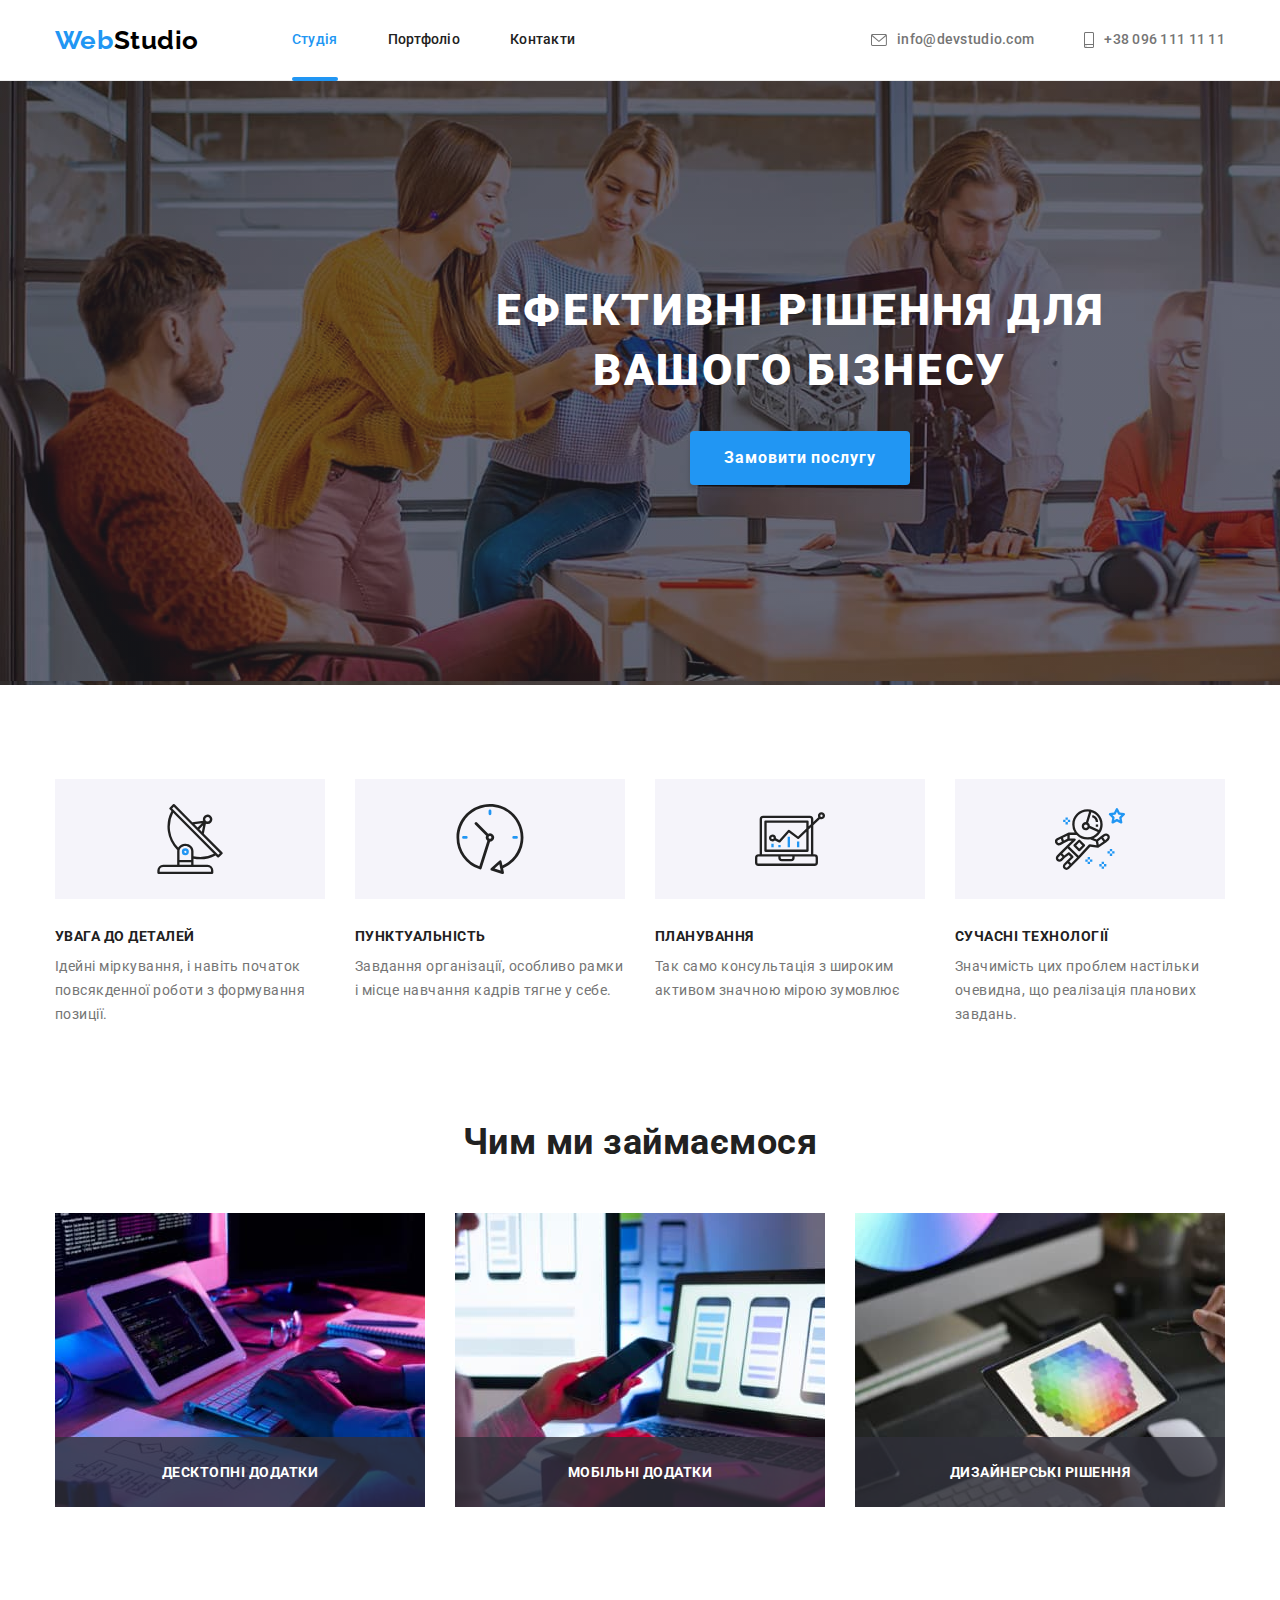
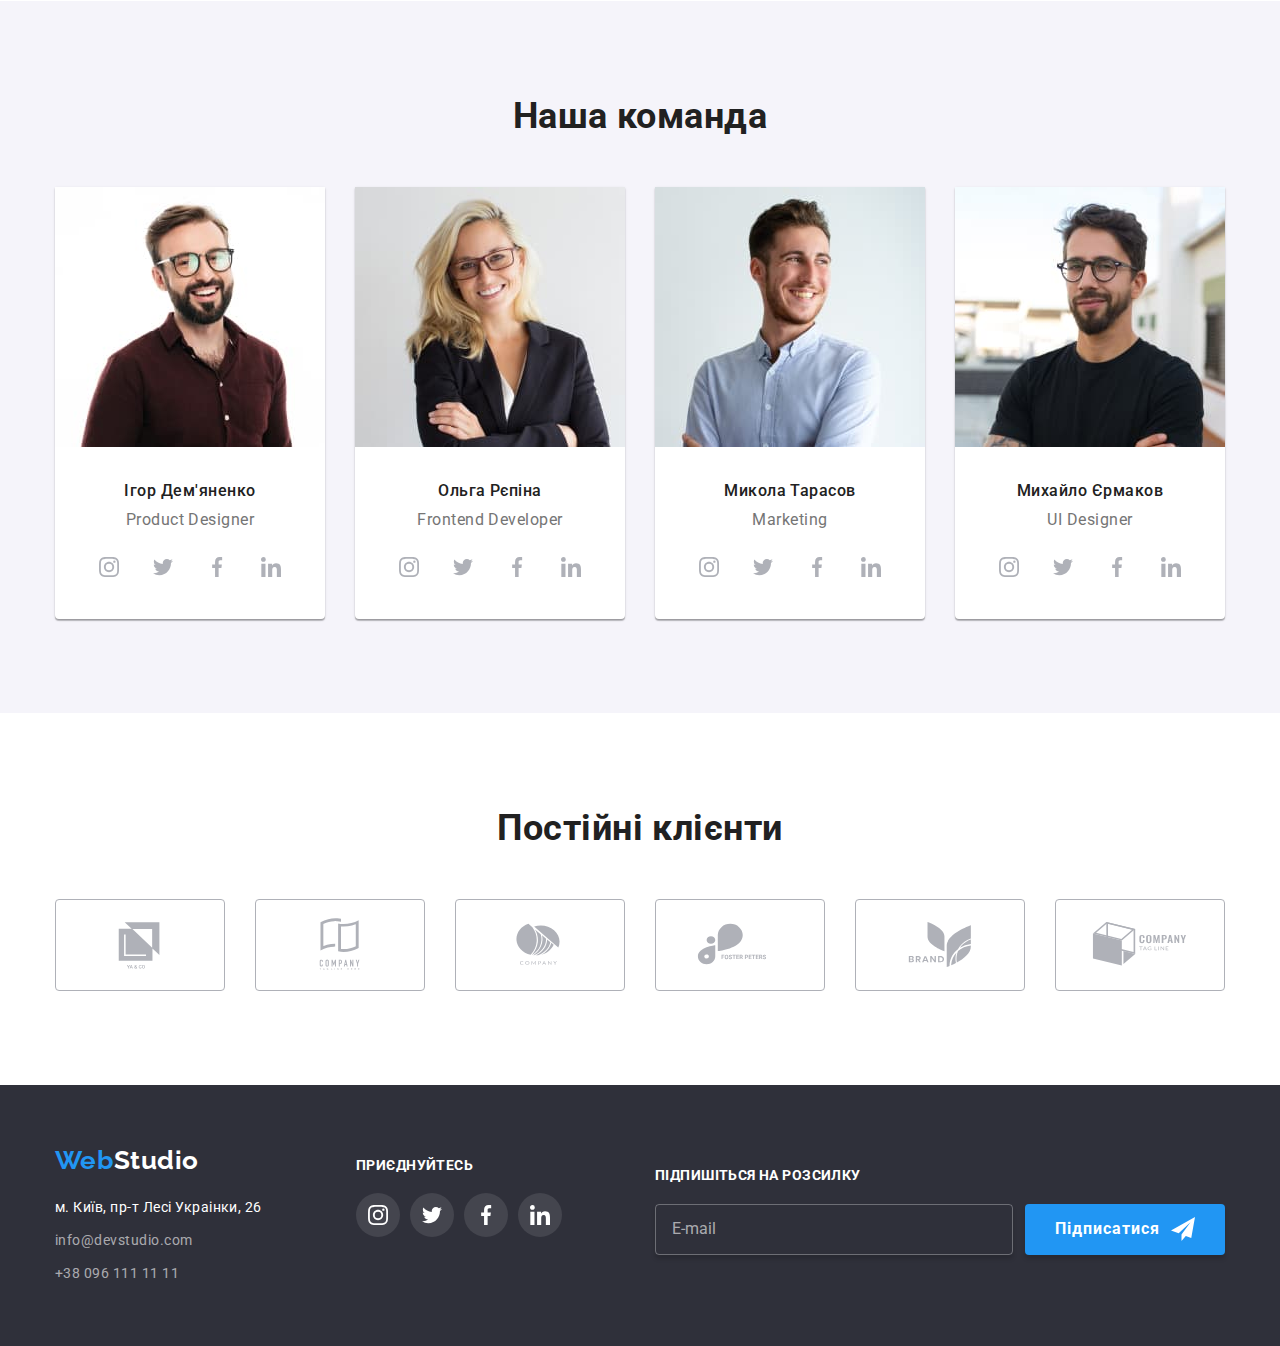
==== index.html @ 1d44ed9f "Added forms and form styles" ====
<!DOCTYPE html>
<html lang="uk">

<head>
  <meta charset="UTF-8" />
  <meta name="viewport" content="width=device-width, initial-scale=1.0" />
  <meta http-equiv="X-UA-Compatible" content="ie=edge" />
  <title>WebStudio</title>
  <link rel="preconnect" href="https://fonts.googleapis.com">
  <link rel="preconnect" href="https://fonts.gstatic.com" crossorigin>
  <link href="https://fonts.googleapis.com/css2?family=Raleway:wght@700&family=Roboto:wght@400;500;700;900&display=swap" rel="stylesheet">
  <link rel="stylesheet" href="https://cdnjs.cloudflare.com/ajax/libs/modern-normalize/1.1.0/modern-normalize.min.css">
  <link rel="stylesheet" href="./styles.css">
</head>

<body class="main-page">
  <header class="header">
    <div class="header-cont container">
      <a class="logo link" href="./index.html">
        <span class="logo-blue">Web</span>
        <span class="logo-black">Studio</span>
      </a>
      <nav>
        <ul class="nav list">
          <li class="item">
            <a class="nav-item link current" href="./index.html">Студія</a>
          </li>
          <li class="item">
            <a class="nav-item link" href="./portfolio.html">Портфоліо</a>
          </li>
          <li class="item">
            <a class="nav-item link" href="">Контакти</a>
          </li>
        </ul>
      </nav>
      <div class="contacts">
        <a class="contact link" href="mailto:info@devstudio.com">
          <svg class="icon" width="16" height="12">
            <use href="./images/icons.svg#icon-envelope">
            </use>
          </svg>
          <span>info@devstudio.com</span>
        </a>
        <a class="contact link" href="tel:+380961111111">
          <svg class="icon" width="10" height="16">
            <use href="./images/icons.svg#icon-smartphone">
            </use>
          </svg>
          <span>+38 096 111 11 11</span>
        </a>
      </div>
    </div>
  </header>
  <main>
    <section class="hero">
      <div class="container">
        <h1 class="hero-title">Ефективні рішення для вашого бізнесу</h1>
        <button class="button hero-button" type="button" data-modal-open>Замовити послугу</button>
      </div>
    </section>
    <section class="features">
      <div class="container">
        <h2 class="visually-hidden">Наші переваги</h2>
        <ul class="list features-box">
          <li class="item">
            <div class="item-box">
              <svg class="icon" width="70" height="70">
                <use href="./images/icons.svg#icon-antenna"></use>
              </svg>
            </div>
            <h3 class="feature-title">УВАГА ДО ДЕТАЛЕЙ</h3>
            <p class="feature-descr">
              Ідейні міркування, і навіть початок повсякденної роботи з формування позиції.
            </p>
          </li>
          <li class="item">
            <div class="item-box">
              <svg class="icon" width="70" height="70">
                <use href="./images/icons.svg#icon-clock"></use>
              </svg>
            </div>
            <h3 class="feature-title">ПУНКТУАЛЬНІСТЬ</h3>
            <p class="feature-descr">
              Завдання організації, особливо рамки і місце навчання кадрів тягне у себе.
            </p>
          </li>
          <li class="item">
            <div class="item-box">
              <svg class="icon" width="70" height="70">
                <use href="./images/icons.svg#icon-diagram"></use>
              </svg>
            </div>
            <h3 class="feature-title">ПЛАНУВАННЯ</h3>
            <p class="feature-descr">
              Так само консультація з широким активом значною мірою зумовлює
            </p>
          </li>
          <li class="item">
            <div class="item-box">
              <svg class="icon" width="70" height="70">
                <use href="./images/icons.svg#icon-astronaut"></use>
              </svg>
            </div>
            <h3 class="feature-title">СУЧАСНІ ТЕХНОЛОГІЇ</h3>
            <p class="feature-descr">
              Значимість цих проблем настільки очевидна, що реалізація планових завдань.
            </p>
          </li>
        </ul>
      </div>
    </section>
    <section class="work">
      <div class="container">
        <h2 class="work-title">Чим ми займаємося</h2>
        <div class="work-box">
          <div class="work-item">
            <div class="title-wrapper">
              <p class="item-title">Десктопні додатки</p>
            </div>
            <img class="item" src="./images/desktop.jpg" alt="Десктопні додатки" width="370" />
          </div>
          <div class="work-item">
            <div class="title-wrapper">
              <p class="item-title">Мобільні додатки</p>
            </div>
            <img class="item" src="./images/mobile.jpg" alt="Мобільні додатки" width="370" />
          </div>
          <div class="work-item">
            <div class="title-wrapper">
              <p class="item-title">Дизайнерські рішення</p>
            </div>
            <img class="item" src="./images/tablet.jpg" alt="Дизайнерські рішення" width="370" />
          </div>
        </div>
      </div>
    </section>
    <section class="team">
      <div class="container">
        <h2 class="team-title">Наша команда</h2>
        <ul class="list team-box">
          <li class="item">
            <img class="teammember-img" src="./images/teammember-Igor.jpg" alt="Чоловік, що усміхається" width="270" />
            <div class="text-wrapper">
              <h3 class="teammember-name">Ігор Дем'яненко</h3>
              <p class="teammember-position">Product Designer</p>
              <ul class="list socials">
                <li class="socials-item">
                  <a href="" class="link">
                    <svg class="icon" width="20" height="20">
                      <use href="./images/icons.svg#icon-instagram"></use>
                    </svg>
                  </a>
                </li>
                <li class="socials-item">
                  <a href="" class="link">
                    <svg class="icon" width="20" height="20">
                      <use href="./images/icons.svg#icon-twitter"></use>
                    </svg>
                  </a>
                </li>
                <li class="socials-item">
                  <a href="" class="link">
                    <svg class="icon" width="20" height="20">
                      <use href="./images/icons.svg#icon-facebook"></use>
                    </svg>
                  </a>
                </li>
                <li class="socials-item">
                  <a href="" class="link">
                    <svg class="icon" width="20" height="20">
                      <use href="./images/icons.svg#icon-linkedin"></use>
                    </svg>
                  </a>
                </li>
              </ul>
            </div>
          </li>
          <li class="item">
            <img class="teammember-img" src="./images/teammember-Olga.jpg" alt="Жінка, що усміхається" width="270" />
            <div class="text-wrapper">
              <h3 class="teammember-name">Ольга Рєпіна</h3>
              <p class="teammember-position">Frontend Developer</p>
              <ul class="list socials">
                <li class="socials-item">
                  <a href="" class="link">
                    <svg class="icon" width="20" height="20">
                      <use href="./images/icons.svg#icon-instagram"></use>
                    </svg>
                  </a>
                </li>
                <li class="socials-item">
                  <a href="" class="link">
                    <svg class="icon" width="20" height="20">
                      <use href="./images/icons.svg#icon-twitter"></use>
                    </svg>
                  </a>
                </li>
                <li class="socials-item">
                  <a href="" class="link">
                    <svg class="icon" width="20" height="20">
                      <use href="./images/icons.svg#icon-facebook"></use>
                    </svg>
                  </a>
                </li>
                <li class="socials-item">
                  <a href="" class="link">
                    <svg class="icon" width="20" height="20">
                      <use href="./images/icons.svg#icon-linkedin"></use>
                    </svg>
                  </a>
                </li>
              </ul>
            </div>
          </li>
          <li class="item">
            <img class="teammember-img" src="./images/teammember-Mykola.jpg" alt="Привабливий чоловік" width="270" />
            <div class="text-wrapper">
              <h3 class="teammember-name">Микола Тарасов</h3>
              <p class="teammember-position">Marketing</p>
              <ul class="list socials">
                <li class="socials-item">
                  <a href="" class="link">
                    <svg class="icon" width="20" height="20">
                      <use href="./images/icons.svg#icon-instagram"></use>
                    </svg>
                  </a>
                </li>
                <li class="socials-item">
                  <a href="" class="link">
                    <svg class="icon" width="20" height="20">
                      <use href="./images/icons.svg#icon-twitter"></use>
                    </svg>
                  </a>
                </li>
                <li class="socials-item">
                  <a href="" class="link">
                    <svg class="icon" width="20" height="20">
                      <use href="./images/icons.svg#icon-facebook"></use>
                    </svg>
                  </a>
                </li>
                <li class="socials-item">
                  <a href="" class="link">
                    <svg class="icon" width="20" height="20">
                      <use href="./images/icons.svg#icon-linkedin"></use>
                    </svg>
                  </a>
                </li>
              </ul>
            </div>
          </li>
          <li class="item">
            <img class="teammember-img" src="./images/teammember-Mykailo.jpg" alt="Привабливий чоловік в окулярах" width="270" />
            <div class="text-wrapper">
              <h3 class="teammember-name">Михайло Єрмаков</h3>
              <p class="teammember-position">UI Designer</p>
              <ul class="list socials">
                <li class="socials-item">
                  <a href="" class="link">
                    <svg class="icon" width="20" height="20">
                      <use href="./images/icons.svg#icon-instagram"></use>
                    </svg>
                  </a>
                </li>
                <li class="socials-item">
                  <a href="" class="link">
                    <svg class="icon" width="20" height="20">
                      <use href="./images/icons.svg#icon-twitter"></use>
                    </svg>
                  </a>
                </li>
                <li class="socials-item">
                  <a href="" class="link">
                    <svg class="icon" width="20" height="20">
                      <use href="./images/icons.svg#icon-facebook"></use>
                    </svg>
                  </a>
                </li>
                <li class="socials-item">
                  <a href="" class="link">
                    <svg class="icon" width="20" height="20">
                      <use href="./images/icons.svg#icon-linkedin"></use>
                    </svg>
                  </a>
                </li>
              </ul>
            </div>
          </li>
        </ul>
      </div>
    </section>
    <section class="clients">
      <div class="container">
        <h2 class="client-title">Постійні клієнти</h2>
        <ul class="client-box list">
          <li class="item"><a class="link" href="">
            <svg class="icon" width="106" height="60">
              <use href="./images/icons.svg#icon-comp-1"></use>
            </svg>
          </a></li>
          <li class="item"><a class="link" href="">
            <svg class="icon" width="106" height="60">
              <use href="./images/icons.svg#icon-comp-2"></use>
            </svg>
          </a></li>
          <li class="item">
            <a class="link" href="">
              <svg class="icon" width="106" height="60">
                <use href="./images/icons.svg#icon-comp-3"></use>
              </svg>
          </a></li>
          <li class="item"><a class="link" href="">
            <svg class="icon" width="106" height="60">
              <use href="./images/icons.svg#icon-comp-4"></use>
            </svg>
          </a></li>
          <li class="item"><a class="link" href="">
            <svg class="icon" width="106" height="60">
              <use href="./images/icons.svg#icon-comp-5"></use>
            </svg>
          </a></li>
          <li class="item"><a class="link" href="">
            <svg class="icon" width="106" height="60">
              <use href="./images/icons.svg#icon-comp-6"></use>
            </svg>
          </a></li>
        </ul>
      </div>
    </section>
  </main>
  <footer class="footer">
    <div class="container">
      <div class="footer-box">
        <a class="logo link" href="./index.html">
          <span class="logo-blue">Web</span>
          <span class="logo-white">Studio</span>
        </a>
        <address>
          <ul class="adress-list list">
            <li class="adress">
              <a class="adress-map link" href="https://goo.gl/maps/CPtrU1FHBa2aNyZL9" target="_blank" rel="noopener noreferrer nofollow">м. Київ, пр-т Лесі Украінки, 26</a>
            </li>
            <li class="adress">
              <a class="adress-item link" href="mailto:info@devstudio.com">info@devstudio.com</a>
            </li>
            <li class="adress">
              <a class="adress-item link" href="tel:+380961111111">+38 096 111 11 11</a>
            </li>
          </ul>
        </address>
      </div>
      <div class="join">
        <p class="join-text">приєднуйтесь</p>
        <div class="social-links">
          <a class="link" href="">
            <svg class="icon" width="20" height="20">
              <use href="./images/icons.svg#icon-instagram"></use>
            </svg>
          </a>
          <a class="link" href="">
            <svg class="icon" width="20" height="20">
              <use href="./images/icons.svg#icon-twitter"></use>
            </svg>
          </a>
          <a class="link" href="">
            <svg class="icon" width="20" height="20">
              <use href="./images/icons.svg#icon-facebook"></use>
            </svg>
          </a>
          <a class="link" href="">
            <svg class="icon" width="20" height="20">
              <use href="./images/icons.svg#icon-linkedin"></use>
            </svg>
          </a>
        </div>
      </div>
      <form class="sign-up-form">
        <label for="user-mail" class="sign-up-label">Підпишіться на розсилку</label>
        <div class="sign-up-wrapper" >
          <input type="email" name="user-mail" id="user-mail" placeholder="E-mail" class="sign-up-input">
          <button type="submit" class="button sign-up-button"> 
            <span class="sign-up-text">Підписатися</span> 
            <svg class="send-icon" width="24" height="24">
              <use href="./images/icons.svg#icon-send"></use>
            </svg>
          </button>
          
        </div>
      </form>
    </div>
  </footer>
  <div class="backdrop is-hidden" data-modal>
    <div class="modal">
      <button type="button" class="close-button">
        <svg class="close-icon" width="18" height="18" data-modal-close>
          <use href="./images/icons.svg#icon-close-black"></use>
        </svg>
      </button>
      <span class="modal-title">Залиште свої дані, ми вам передзвонимо</span>
      <form class="form">
        <label class="form-field">
          <span class="label">Ім'я</span>
          <div class="input-icon-wrapper">
            <input type="text" name="user-name" class="form-input">
            <svg class="form-icon" width="18" height="18">
              <use href="./images/icons.svg#icon-person"></use>
            </svg>
          </div>
        </label>
        <label class="form-field">
          <span class="label">Телефон</span>
          <div class="input-icon-wrapper">
            <input type="tel" name="user-tel" class="form-input">
            <svg class="form-icon" width="18" height="18">
              <use href="./images/icons.svg#icon-phone"></use>
            </svg>
          </div>
        </label>
        <label class="form-field">
          <span class="label">Пошта</span>
          <div class="input-icon-wrapper">
            <input type="email" name="user-mail" class="form-input">
            <svg class="form-icon" width="18" height="18">
              <use href="./images/icons.svg#icon-mail"></use>
            </svg>
          </div>
        </label>
        <label class="form-field">
          <span class="label">Коментар</span>
          <textarea name="user-comment" id="user-comment" class="form-textarea" placeholder="Введіть текст"></textarea>
        </label>
        <label class="form-field checkbox-field">
          <input type="checkbox" name="checkbox-agree" value="agree" class="checkbox-input visually-hidden">
          <svg class="check-icon" width="16" height="15">
            <use href="./images/icons.svg#icon-check-mark"></use>
          </svg>
          <span class="policy-agree">Погоджуюся з розсилкою та приймаю <a class="terms-link" href="">Умови договору</a> </span>
        </label>
        <button type="submit" class="button submit-button">Відправити</button>
      </form>
    </div>
  </div>

  <script src="./js/modal.js"></script>
</body>

</html>
---- styles.css ----
:root {
  --primary-text-color: #757575;
  --secondary-text-color: #212121;
  --accent-color: #2196F3;
  --white-color: #FFFFFF;
  --bg-color:#F5F5F5;
  --sec-bg-color: #2F303A;
  --thr-bg-color: #F5F4FA;
  --black-color: #000000; 
  --footer-contact-color: rgba(255, 255, 255, 0.6);
}

.main-page {
  letter-spacing: 0.03em;
  font-family: 'Roboto', sans-serif;
  color: var(--primary-text-color);
  background: var(--white-color);
}

h1, h2, h3, p, ul {
  margin-top: 0;
  margin-bottom: 0;
}
.header {
  background-color: var(--white-color);
  border-bottom: 1px solid #ECECEC;
}

.container{
  width: 1200px;
  padding-left: 15px;
  padding-right: 15px;
  margin: auto;
}

.header-cont {
  display: flex;
  align-items: center;
}

.list {
  list-style: none;
}


.logo {
  font-family: 'Raleway', sans-serif;
  font-weight: 700;
  font-size: 26px;
  line-height: 1.19;
}

.header .logo {
  margin-right: 93px;
}

.logo-blue {
  margin-right: -6px;
  color: var(--accent-color);
}

.logo-black {
  color: var(--black-color);
}

.nav {
  display: flex;
  align-items: flex-start;
  padding-left: 0;
  
}
.nav .item:not(:last-child) {
  margin-right: 50px;
}

.nav-item {
  display: block;
  padding-top: 32px;
  padding-bottom: 32px;
  font-weight: 500;
  font-size: 14px;
  line-height: 1.14;
  letter-spacing: 0.02em;
  color: var(--secondary-text-color);
  transition: color 250ms cubic-bezier(0.4, 0, 0.2, 1);
}

.nav-item:hover, .nav-item:focus, .contact:hover, .contact:focus {
  color: var(--accent-color);
  fill: var(--accent-color);
}

.current {
  position: relative;
  color: var(--accent-color);
}

.current::after {
  content: " ";
  position: absolute;
  left: 0;
  bottom: -1px;
  width: 100%;
  height: 4px;
  background: #2196F3;
  border-radius: 2px;
  margin-top: 28px;
}

.link {
  text-decoration: none;
}

.contacts {
  display: flex;
  margin-left: auto;

}
 
.contact {
  display: flex;
  align-items: center;
  padding-top: 32px;
  padding-bottom: 32px;
  font-weight: 500;
  font-size: 14px;
  line-height: 1.14;
  letter-spacing: 0.02em;
  color: var(--primary-text-color);
  transition: color 250ms cubic-bezier(0.4, 0, 0.2, 1); 
}

.contact:not(:last-child){
  margin-right: 50px;
}

.contacts .icon {
  margin-right: 10px;
  fill: currentColor;
  transition: fill 250ms cubic-bezier(0.4, 0, 0.2, 1);
}

.hero {
  padding-top: 200px;
  padding-bottom: 200px;
  width: 1600px;
  margin: auto;
  background-color: #C4C4C4;
  background-image: linear-gradient(#2F303A66 0%, #2F303A66 100%),
   url(./images/hero-bg.jpg);
  text-align: center;
}
.hero-title {
  margin-bottom: 30px;
  width: 696px;
  margin-left: auto;
  margin-right:auto;
  font-weight: 900;
  font-size: 44px;
  line-height: 1.36;
  letter-spacing: 0.06em;
  text-transform: uppercase;
  color: var(--white-color);
}

.button {
  font-family: inherit;
  cursor: pointer;
  background-color: var(--white-color);
  color: var(--accent-color);
  box-shadow: 0px 4px 4px rgba(0, 0, 0, 0.15);
  border-radius: 4px;
  border-color: transparent;
  transition: color 250ms cubic-bezier(0.4, 0, 0.2, 1), background-color 250ms cubic-bezier(0.4, 0, 0.2, 1);
}

.button:hover, .button:focus, .filter-list .current-filter {
  color: var(--white-color);
  background-color: var(--accent-color);
}

.hero-button {
  padding: 10px 32px;
  
  font-weight: 700;
  font-size: 16px;
  line-height: 1.88;
  letter-spacing: 0.06em;
  background-color: var(--accent-color);
  color:var(--white-color);
}
.features {
  padding-top: 94px;
  padding-bottom: 94px;
}

.visually-hidden {
  position: absolute;
    white-space: nowrap;
    width: 1px;
    height: 1px;
    overflow: hidden;
    border: 0;
    padding: 0;
    clip: rect(0 0 0 0);
    clip-path: inset(50%);
    margin: -1px;
}
.features .features-box {
  display: flex;
  padding-left: 0;
}
.features .item {
  width: calc((100% - 90px)/ 4);
}

.features .item:not(:last-child){
  margin-right: 30px;
}

.features .item-box {
  display: flex;
  justify-content: center;
  padding: 25px 100px;
  margin-bottom: 30px;
  background-color: var(--thr-bg-color);
}

.features .icon {
  text-align: center;
}
  
.feature-title {
  margin-bottom: 10px;

  font-size: 14px;
  line-height: 1.14;
  text-transform: uppercase;
  color: var(--secondary-text-color);
}

.feature-descr {
  font-size: 14px;
  line-height: 1.71;
}

.work {
  padding-bottom: 94px;
}

.work-box{
  display: flex;
}

.work-box .work-item:not(:last-child) {
  margin-right: 30px;
}

.work-item {
  position: relative;
}

.title-wrapper {
  position: absolute;
  left: 0;
  bottom: 0;
  width: 100%;
  padding-top: 27px;
  padding-bottom: 27px;
  background-color: rgba(47, 48, 58, 0.8);
}

.item-title {
  font-weight: 700;
  font-size: 14px;
  line-height: calc(16/14);
  text-align: center;
  text-transform: uppercase;
  color: #FFFFFF;
  
}

.work-item .item {
  display: block;
}

.team-title, .work-title, .client-title {
  margin-bottom: 50px;

  font-size: 36px;
  line-height: 1.17;
  text-align: center;
  color:var(--secondary-text-color);
}

.team {
  padding-top: 94px;
  padding-bottom: 94px;
  background: var(--thr-bg-color);
}

.team-box {
  display: flex;
  padding-left: 0;
}

.team-box .item {
  box-shadow: 0px 1px 3px rgba(0, 0, 0, 0.12), 0px 1px 1px rgba(0, 0, 0, 0.14), 0px 2px 1px rgba(0, 0, 0, 0.2);
  border-radius: 0px 0px 4px 4px;
  background-color: var(--white-color);
}

.team-box .item:not(:last-child) {
  margin-right: 30px;
}

.text-wrapper {
  padding-top: 30px;
  padding-bottom: 30px;
}

.teammember-name {
  margin-bottom: 10px;
  font-weight: 500;
  font-size: 16px;
  line-height: 1.19;
  text-align: center;
  color:var(--secondary-text-color);
}

.teammember-position {
  font-size: 16px;
  line-height: 1.19;
  text-align: center;
  margin-bottom: 16px;
}

.socials {
  display: flex;
  padding-left: 0;
  justify-content: center;
}

.socials-item {
  width: 44px;
  height: 44px;
  margin-right: 10px;
}

.socials-item:last-child {
  margin-right: 0;
}

.socials .link {
  display: flex;
  color: #AFB1B8;
  width: 100%;
  height: 100%;
  align-items: center;
  justify-content: center;
  background-color: var(--white-color);
  border-radius: 50%;
  transition: background-color 250ms cubic-bezier(0.4, 0, 0.2, 1); 
}

.socials .icon {
  fill: currentColor;
  transition: fill 250ms cubic-bezier(0.4, 0, 0.2, 1);
}

.socials .link:hover, .socials .link:focus {
  background-color: var(--accent-color);
}

.socials .link:hover .icon, .socials .link:focus .icon {
  fill: var(--white-color);
}

.clients {
  padding-top: 94px;
  padding-bottom: 94px;
}

.client-box {
  display: flex;
  padding-left: 0;
}

.client-box .item {
  width: 170px;
  height: 92px;
  margin-right: 30px;
  color: #AFB1B8;
  
}

.client-box .item:last-child {
  margin-right: 0;
}

.client-box .link {
  color: inherit;
  width: 100%;
  height: 100%;
  display: flex;
  align-items: center;
  justify-content: center;
  border: 1px solid #AFB1B8;
  border-radius: 4px;
  transition: border-color 250ms cubic-bezier(0.4, 0, 0.2, 1);
}

.clients .icon {
  fill: currentColor;
  transition: fill 250ms cubic-bezier(0.4, 0, 0.2, 1);
}

.clients .link:hover .icon, .clients .link:focus .icon {
  fill: var(--accent-color)
}

.client-box .link:hover, .client-box .link:focus {
  border-color: var(--accent-color);
}

.footer {
  background-color: var(--sec-bg-color);
  padding-top: 60px;
  padding-bottom: 60px;
}

.footer .container {
  display: flex;
}

.footer-box {
  margin-right: 70px;
  width: 231px;
}

.footer .logo {
  margin-bottom: 20px;
  display: inline-block;
}

.adress-list {
  padding-left: 0;
}

.adress {
  margin-bottom: 9px;
  font-weight: 400;
  font-style: normal;
  font-size: 14px;
  line-height: 1.71;
}

.adress-map {
  display: inline-block;
  width: 231px;
  color: var(--white-color);
  transition: color 250ms cubic-bezier(0.4, 0, 0.2, 1);
}

.adress-item {
  color: var(--footer-contact-color);
  transition: color 250ms cubic-bezier(0.4, 0, 0.2, 1);
}

.adress:last-child {
  margin-bottom: 0;
}

.adress-item:hover, .adress-item:focus, .adress-map:hover, .adress-map:focus  {
  color: var(--accent-color);
}

.logo-white {
  color:var(--white-color)
}

.join {
  margin-right: 93px;
}

.join-text {
  font-weight: 700;
  font-size: 14px;
  line-height: calc(16/14);
  text-transform: uppercase;
  padding-top: 12px;
  margin-bottom: 20px;
  letter-spacing: 0.03em;
  color: var(--white-color);
}

.social-links {
  display: flex;
}

.join .link {
  display: flex;
  align-items: center;
  justify-content: center;
  width: 44px;
  height: 44px;
  margin-right: 10px;
  color: var(--white-color);
  background-color: rgba(255, 255, 255, 0.1);
  border-radius: 50%;
  transition: background-color 250ms cubic-bezier(0.4, 0, 0.2, 1);
}

.join .link:last-child {
  margin-right: 0;
  
}

.join .icon {
 fill: currentColor;
}

.join .link:hover, .join .link:focus {
  background-color: var(--accent-color);
}

.sign-up-label {
  display: block;
  padding-top: 23px;
  margin-bottom: 20px;
  font-weight: 700;
  font-size: 14px;
  line-height: 1.14;
  text-transform: uppercase;
  letter-spacing: 0.03em;
  color: var(--white-color);
}

.sign-up-wrapper{
  display: flex;
  flex-wrap: nowrap;
}

.sign-up-input {
  width: 358px;
  padding: 15px 16px;
  margin-right: 12px;
  border: 1px solid rgba(255, 255, 255, 0.3);
  box-shadow: 0px 4px 4px rgba(0, 0, 0, 0.15);
  border-radius: 4px;
  background-color: transparent;
  color: var(--white-color);
  transition: border 250ms cubic-bezier(0.4, 0, 0.2, 1);
}
.sign-up-input::placeholder {
  color: rgba(255, 255, 255, 0.6);
}

.sign-up-input:focus {
  border: 1px solid var(--accent-color);
  outline: transparent;
}

.sign-up-button {
  position: relative;
  width: 200px;
  padding-left: 28px;
  font-weight: 700;
  background-color: var(--accent-color);
  color: var(--white-color);
  text-align: start; 
}

.sign-up-text {
  font-size: 16px;
  line-height: 1.88;
  letter-spacing: 0.06em;
}

.send-icon {
  position: absolute;
  top: 50%;
  right: 28px;
  transform: translateY(-50%);
}


.portfolio {
  font-family: 'Roboto', sans-serif;
  color: var(--primary-text-color);
  background-color: var(--white-color);
  border: 1px solid #EEEEEE
}

.portfolio-page {
  padding-top: 67px;
  padding-bottom: 94px;
}

.filter-list {
  display: flex;
  padding-left: 0;
  justify-content: center;
  margin-bottom: 50px;
}

.filter-list .item:not(:last-child) {
  margin-right: 8px;
}

 .current-filter {
 padding-right: 25px;
 padding-left: 25px;
}

.filter-button {
  padding: 6px 22px;

  font-weight: 500;
  font-size: 16px;
  line-height: 1.62;
  letter-spacing: 0.03em;
  background-color: var(--thr-bg-color);
  color: var(--secondary-text-color);
  box-shadow: none;
  transition: box-shadow 250ms cubic-bezier(0.4, 0, 0.2, 1), color 250ms cubic-bezier(0.4, 0, 0.2, 1), background-color 250ms cubic-bezier(0.4, 0, 0.2, 1);
}

.filter-button:hover, .filter-button:focus {
  
  box-shadow: 0px 2px 2px 0px #0000001F, 0px 1px 2px 0px #00000014, 0px 3px 1px 0px #0000001A;

}

.projects {
  display: flex;
  flex-wrap: wrap;
  padding-left: 0;
}

.projects .item {
  width: 370px;
  margin-right: 30px;
}

.projects .card {
  display: block;
  background-color: var(--white-color);
  border: 1px solid #EEEEEE;
  
  transition: box-shadow 250ms cubic-bezier(0.4, 0, 0.2, 1);
}

.projects .link:hover, .projects .link:focus {
  box-shadow: 0px 1px 1px rgba(0, 0, 0, 0.12), 0px 4px 4px rgba(0, 0, 0, 0.06), 1px 4px 6px rgba(0, 0, 0, 0.16);
}

.projects .item:nth-child(3n) {
  margin-right: 0;
}

.projects .item:not(:nth-last-child(-n+3)){
  margin-bottom: 30px;
}

.projects .overlay {
  position: relative;
  overflow: hidden;
}

.projects .overlay-text {
  position: absolute;
  bottom: -100%;
  height: 100%;
  width: 100%;
  padding: 63px 24px;
  font-size: 18px;
  line-height: 1.56;
  letter-spacing: 0.03em;
  color: var(--white-color);
  background-color: rgba(33, 150, 243, 0.9);
  transition: transform 250ms cubic-bezier(0.4, 0, 0.2, 1);
}

.projects .card:hover .overlay-text, .projects .card:focus .overlay-text{
  transform: translateY(-100%)
}

.projects img {
  display: block;
}

.project-text {
  padding: 20px 24px;
}

.project-title {
  margin-bottom: 4px;
  font-size: 18px;
  line-height: 2;
  letter-spacing: 0.06em;
  color: var(--secondary-text-color);
}

.project-type {
  font-size: 16px;
  line-height: 1.88;
  color: var(--primary-text-color);
}

.backdrop {
  position: fixed;
  top: 0;
  left: 0;
  width: 100%;
  height: 100%;
  background-color: rgba(0, 0, 0, 0.2);
  transition: opacity 250ms cubic-bezier(0.4, 0, 0.2, 1), visibility 250ms cubic-bezier(0.4, 0, 0.2, 1);
}

.backdrop.is-hidden {
  opacity: 0;
  pointer-events: none;
  visibility: hidden;
}

.backdrop.is-hidden .modal{
  transform: translate(-50%,-50%) scale(0.9);
}

.modal {
  position: absolute;
  top: 50%;
  left: 50%;
  padding: 40px;
  transform: translate(-50%,-50%) scale(1);
  min-width: 528px;
  min-height: 581px;
  background: var(--white-color);
  box-shadow: 0px 1px 3px rgba(0, 0, 0, 0.12), 0px 1px 1px rgba(0, 0, 0, 0.14), 0px 2px 1px rgba(0, 0, 0, 0.2);
  border-radius: 4px;
  transition: transform 250ms cubic-bezier(0.4, 0, 0.2, 1), opacity 250ms cubic-bezier(0.4, 0, 0.2, 1); 
}

.close-button {
  position: absolute;
  top: 8px;
  right: 8px;
  width: 30px;
  height: 30px;
  padding: 5px;
  cursor: pointer;
  background: #FFFFFF;
  border: 1px solid rgba(0, 0, 0, 0.1);
  border-radius: 50%;
  
}

.close-icon {
  transition: fill 250ms cubic-bezier(0.4, 0, 0.2, 1);
}

.close-button:hover .close-icon, .close-button:focus .close-icon {
  fill: var(--accent-color);
}

.modal-title {
  display: block;
  margin-bottom: 12px;
  font-weight: 700;
  font-size: 20px;
  line-height: 23px;
  text-align: center;
  color: #212121;
}

.form-field {
  display: block;
}

.label {
  display: block;
  margin-bottom: 4px;
  font-weight: 400;
  font-size: 12px;
  line-height: 1.17;
  letter-spacing: 0.01em;
  color: rgba(117, 117, 117, 1);
}

.input-icon-wrapper {
  position: relative;
  margin-bottom: 10px;
}

.form-input {
  height: 40px;
  width: 100%;
  padding-top: 12px;
  padding-bottom: 12px;
  padding-left: 42px;
  
  border: 1px solid rgba(33, 33, 33, 0.2);
  border-radius: 4px;
}
.form-icon {
  position: absolute;
  left: 12px;
  top: 50%;
  transform: translateY(-50%);
  transition: fill 250ms cubic-bezier(0.4, 0, 0.2, 1);
}

.form-input:focus + .form-icon {
  fill: var(--accent-color);
}

.form-textarea {
  display: flex;
  width: 100%;
  height: 120px;
  padding: 12px 16px;
  margin-bottom: 10px;
  border: 1px solid rgba(33, 33, 33, 0.2);
  border-radius: 4px;
  resize: none;
  transition: border 250ms cubic-bezier(0.4, 0, 0.2, 1);
}

.form-input:focus, .form-textarea:focus {
  border: 1px solid var(--accent-color);
  outline: transparent;
}

.form-textarea::placeholder {
  font-size: 12px;
  line-height: 1.17;
  letter-spacing: 0.01em;
  color: rgba(117, 117, 117, 0.5);
}

.checkbox-field {
  display: flex;
  align-items: center;
  margin-top: 20px;
  justify-content: center;
}

.check-icon {
  border: 2px solid #212121;
  border-radius: 2px;
  margin-right: 8px;
  transition: background-color 250ms cubic-bezier(0.4, 0, 0.2, 1), border 250ms cubic-bezier(0.4, 0, 0.2, 1);
}

.checkbox-input:checked + .check-icon {
  border: 2px solid var(--accent-color);
  background-color: var(--accent-color);
}

.policy-agree {
  font-size: 14px;
  line-height: 1.71;
  color: #757575;
}

.terms-link {
  color: var(--accent-color); 
}

.submit-button {
  display: block;
  margin-top: 30px;
  margin-left: auto;
  margin-right: auto;
  padding: 10px 52px;
  box-shadow: 0px 4px 4px rgba(0, 0, 0, 0.15);
  background-color: var(--accent-color);
  color: var(--white-color);
  letter-spacing: 0.06em;
  transition: background-color 250ms cubic-bezier(0.4, 0, 0.2, 1);
}

.submit-button:focus,
.submit-button:hover {
  background-color: #188CE8;
}
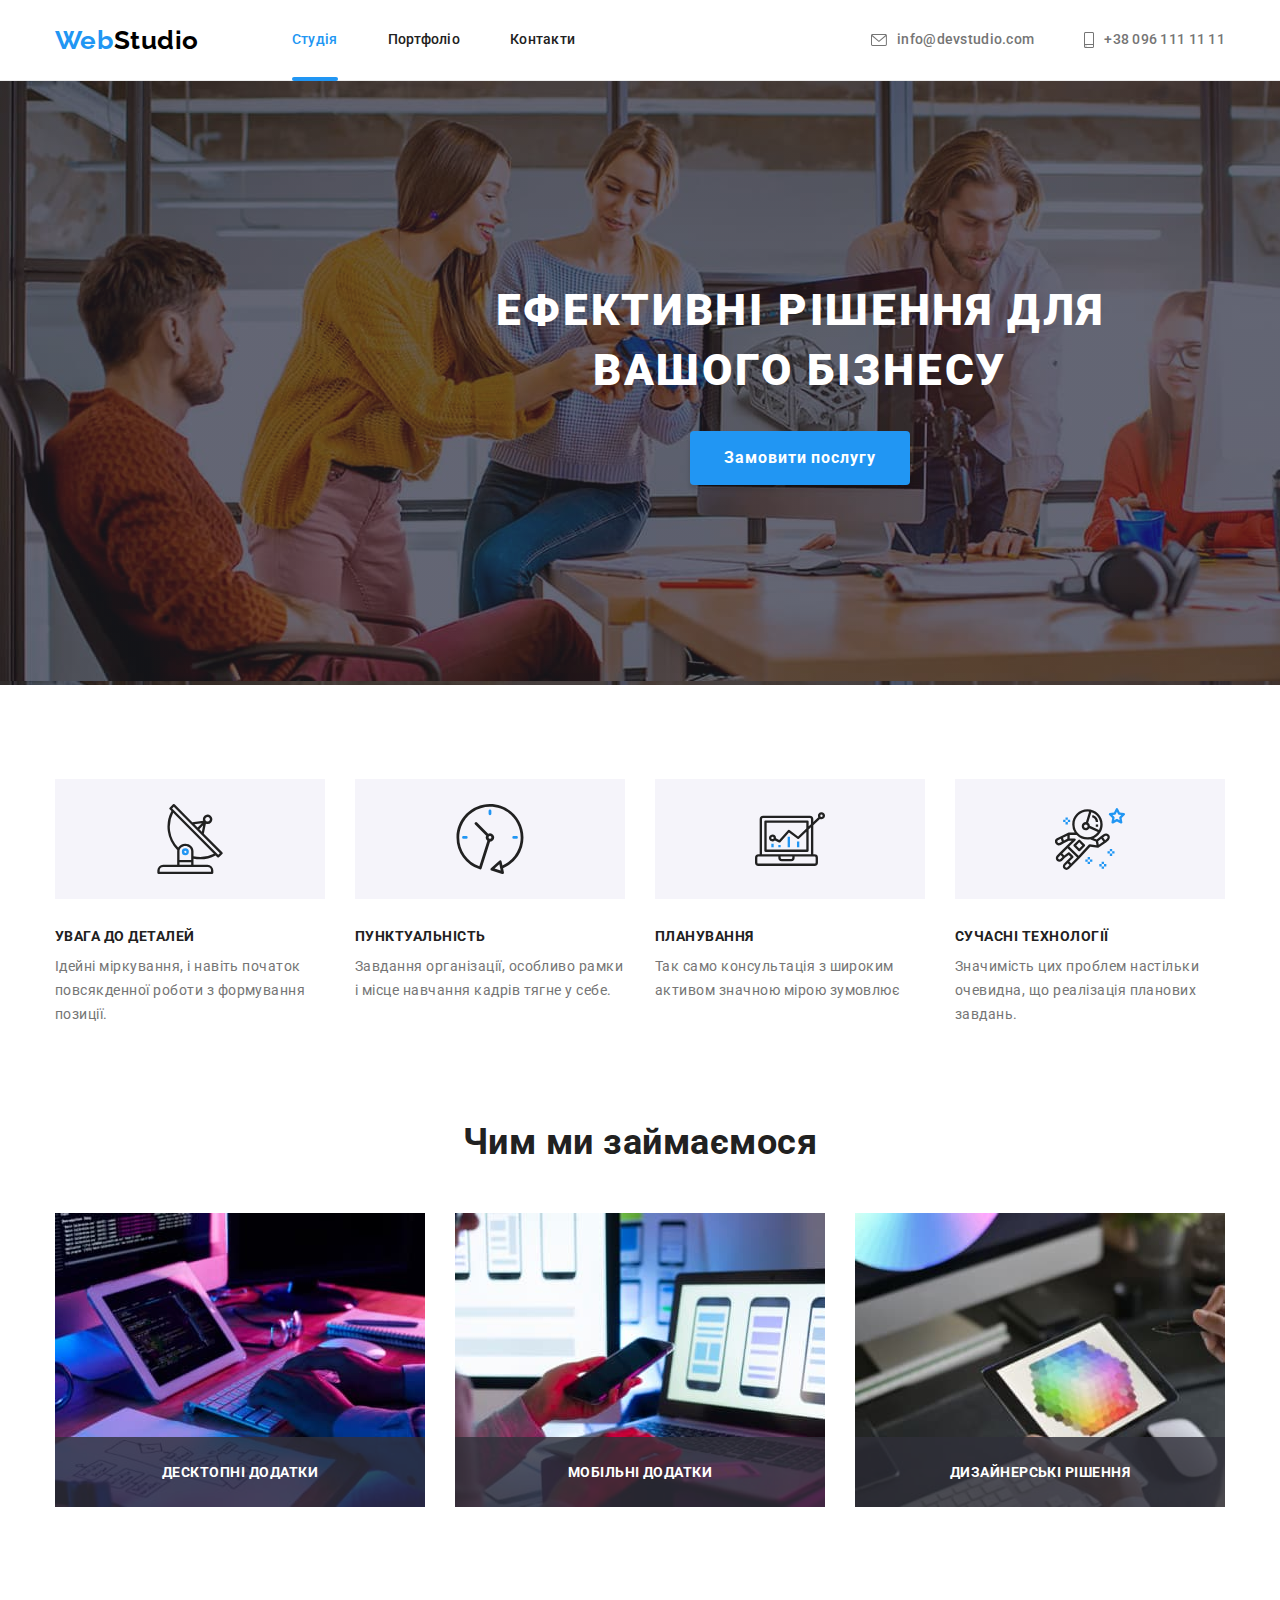
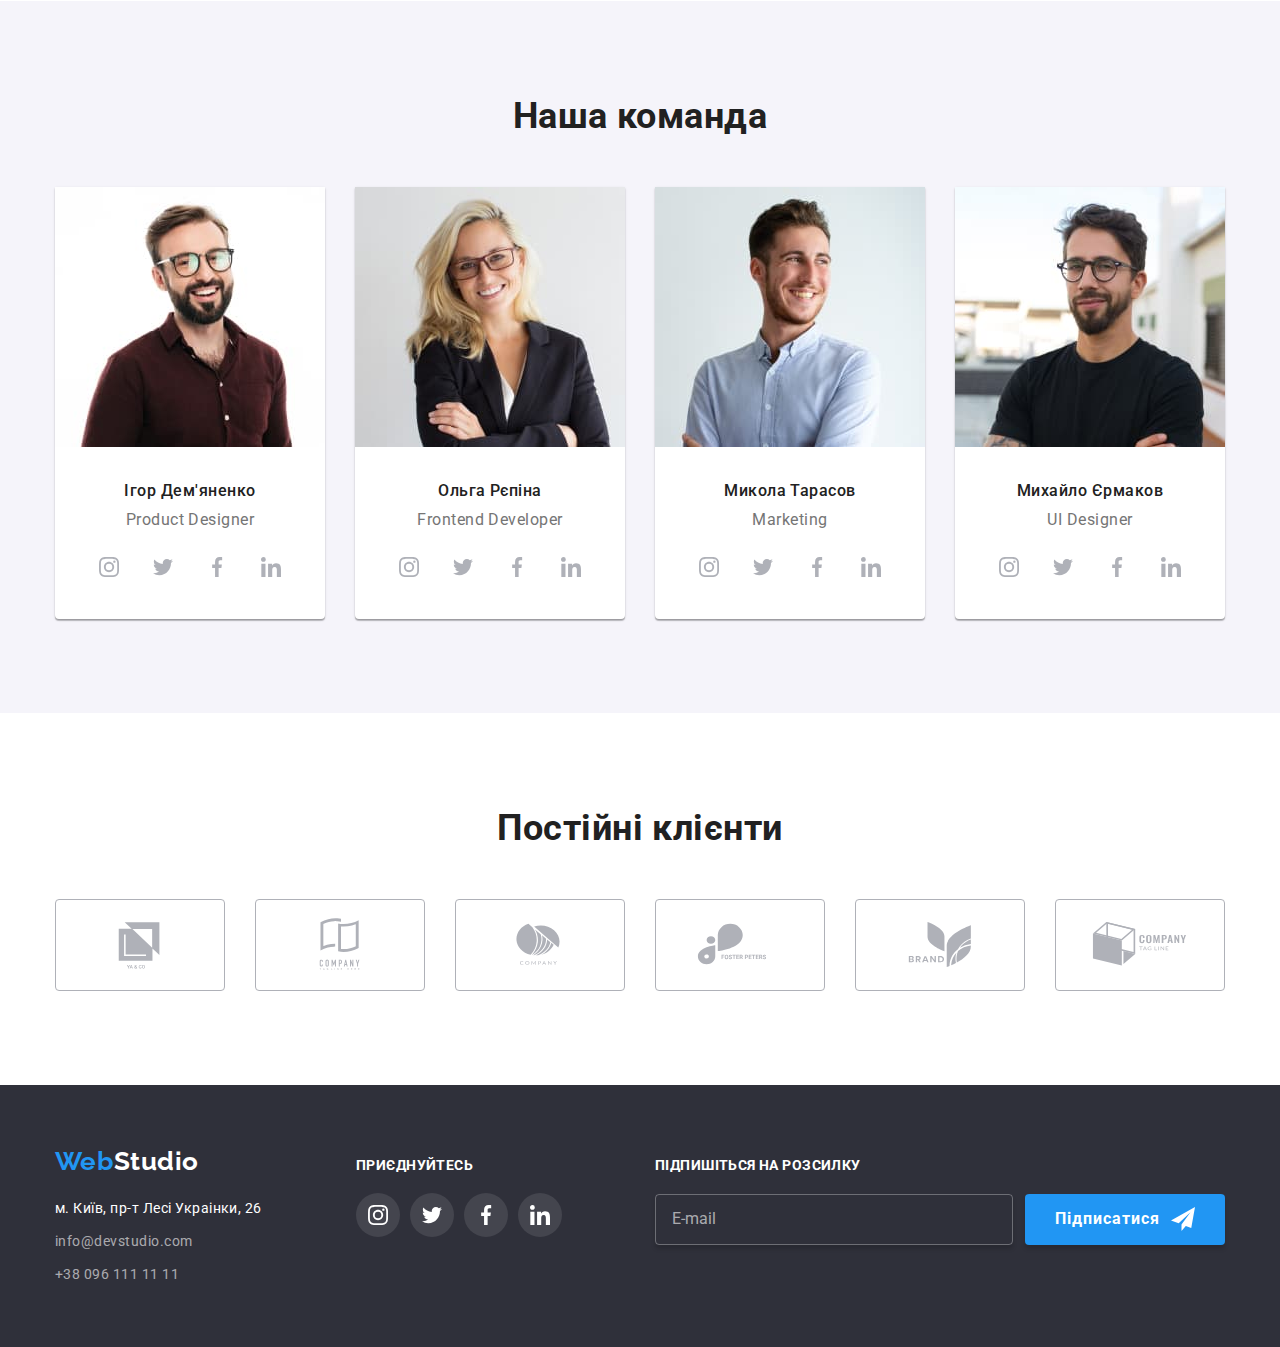
==== commit 7890d08f: "Fixed modal and footer form" ====
--- a/index.html
+++ b/index.html
@@ -375,16 +375,17 @@
         </div>
       </div>
       <form class="sign-up-form">
-        <label for="user-mail" class="sign-up-label">Підпишіться на розсилку</label>
+        <p class="sign-up-text">Підпишіться на розсилку</p>
+        <label for="user-mail" class="visually-hidden">Пошта</label>
         <div class="sign-up-wrapper" >
-          <input type="email" name="user-mail" id="user-mail" placeholder="E-mail" class="sign-up-input">
+          <input type="email" name="user-mail" id="user-mail" placeholder="E-mail" class="sign-up-input"
+          aria-label="email">
           <button type="submit" class="button sign-up-button"> 
-            <span class="sign-up-text">Підписатися</span> 
+            Підписатися
             <svg class="send-icon" width="24" height="24">
               <use href="./images/icons.svg#icon-send"></use>
             </svg>
           </button>
-          
         </div>
       </form>
     </div>
@@ -398,33 +399,29 @@
       </button>
       <span class="modal-title">Залиште свої дані, ми вам передзвонимо</span>
       <form class="form">
-        <label class="form-field">
-          <span class="label">Ім'я</span>
+        <label class="label" for="user-name">Ім'я</label>
           <div class="input-icon-wrapper">
-            <input type="text" name="user-name" class="form-input">
+            <input type="text" name="user-name" class="form-input" id="user-name">
             <svg class="form-icon" width="18" height="18">
               <use href="./images/icons.svg#icon-person"></use>
             </svg>
           </div>
-        </label>
-        <label class="form-field">
-          <span class="label">Телефон</span>
+        
+        <label class="label" for="user-tel">Телефон</label>
           <div class="input-icon-wrapper">
-            <input type="tel" name="user-tel" class="form-input">
+            <input type="tel" id="user-tel" name="user-tel" class="form-input">
             <svg class="form-icon" width="18" height="18">
               <use href="./images/icons.svg#icon-phone"></use>
             </svg>
           </div>
-        </label>
-        <label class="form-field">
-          <span class="label">Пошта</span>
+        <label class="label" for="user-email">Пошта</label>
           <div class="input-icon-wrapper">
-            <input type="email" name="user-mail" class="form-input">
+            <input type="email" name="user-mail" class="form-input" id="user-email">
             <svg class="form-icon" width="18" height="18">
               <use href="./images/icons.svg#icon-mail"></use>
             </svg>
           </div>
-        </label>
+        
         <label class="form-field">
           <span class="label">Коментар</span>
           <textarea name="user-comment" id="user-comment" class="form-textarea" placeholder="Введіть текст"></textarea>
--- a/styles.css
+++ b/styles.css
@@ -431,6 +431,7 @@
 
 .footer .container {
   display: flex;
+  align-items: baseline;
 }
 
 .footer-box {
@@ -524,9 +525,9 @@
   background-color: var(--accent-color);
 }
 
-.sign-up-label {
+.sign-up-text {
   display: block;
-  padding-top: 23px;
+  
   margin-bottom: 20px;
   font-weight: 700;
   font-size: 14px;
@@ -563,19 +564,16 @@
 
 .sign-up-button {
   position: relative;
+  text-align: start;
   width: 200px;
   padding-left: 28px;
   font-weight: 700;
   background-color: var(--accent-color);
   color: var(--white-color);
-  text-align: start; 
-}
-
-.sign-up-text {
   font-size: 16px;
   line-height: 1.88;
   letter-spacing: 0.06em;
-}
+}  
 
 .send-icon {
   position: absolute;
